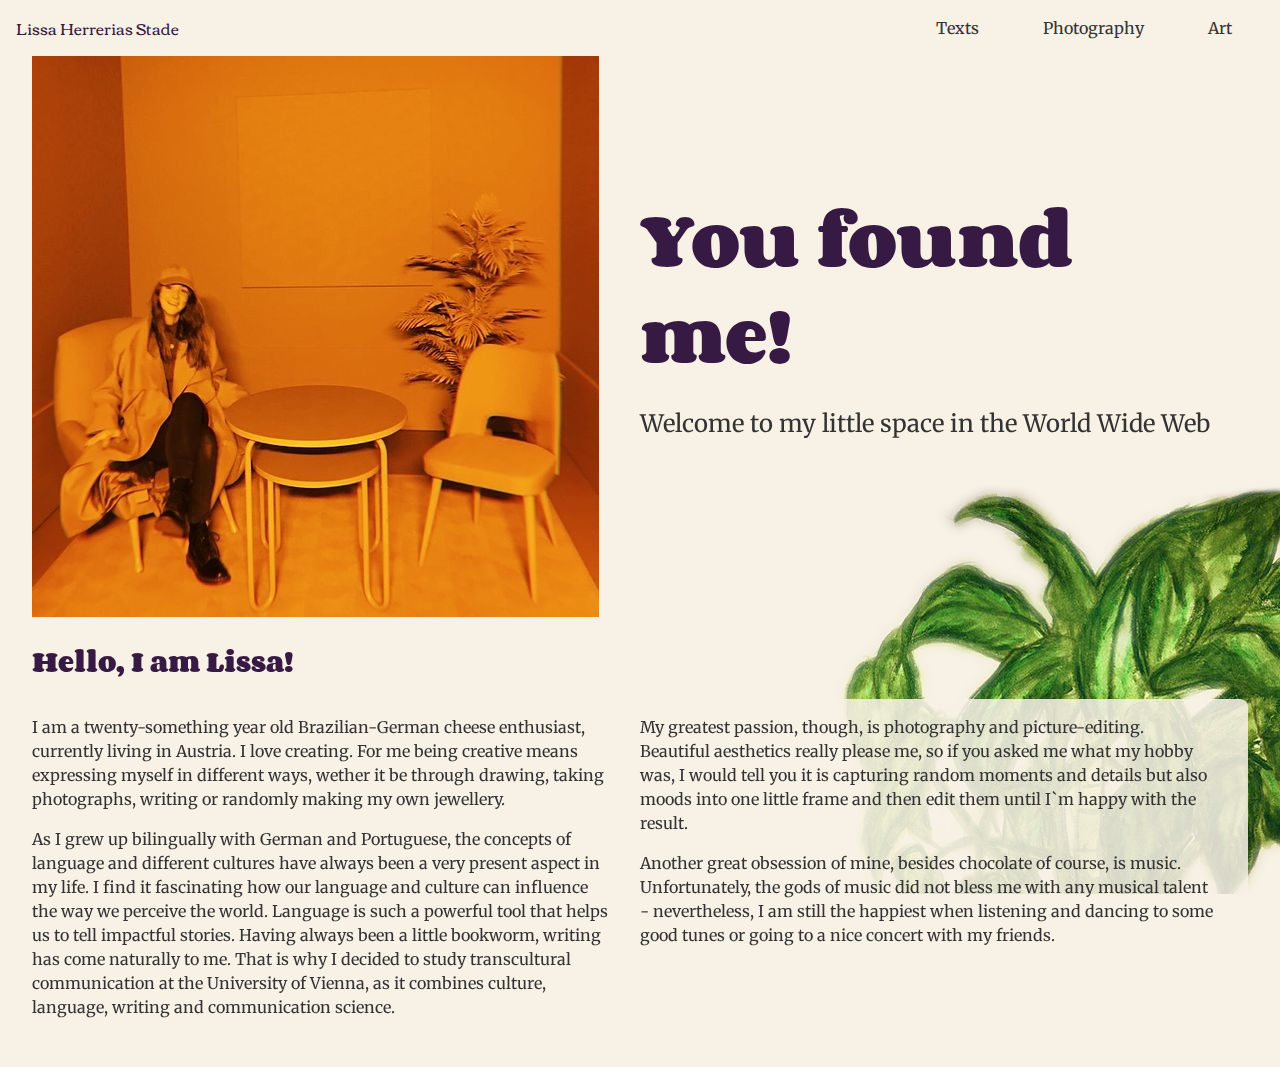
==== index.html @ 35ae38a5 "First Commit" ====
<!DOCTYPE html>
<html>

<head>
  <meta charset="UTF-8">
  <title>Lissa Herrerias Stade</title>
  <meta name="description" content="This is my portfolio page. Get a small glimps of who I am and what I do.">
  <meta name="keywords" content="Texter, Artist, Photography, Adventure">
  <meta name="author" content="Lissa Herrerias Stade">
  <meta name="viewport" content="width=device-width, initial-scale=1.0">

  <!-- Google Fonts -->
  <link
    href="https://fonts.googleapis.com/css2?family=Corben:wght@700&family=Merriweather:ital,wght@0,400;0,700;1,400&display=swap"
    rel="stylesheet">

  <!-- CSS Stylesheet -->
  <link rel="stylesheet" href="css/styles.css">
</head>

<body>
  <header>
    <nav>
      <div>
        <a id="logo" href="#">
          <!-- <img src="#" alt="Logo"> -->
          Lissa Herrerias Stade
        </a>
      </div>
      <div class="menu">
        <ul id="menu-links" class="menu-links">
          <li><a href="/#">Texts</a></li>
          <li><a href="/#">Photography</a></li>
          <li><a href="/#">Art</a></li>
        </ul>
        <button onclick="openMenu();" id="menu-button">
          <img src="img/menu.svg" alt="Menu Button">
        </button>
      </div>
    </nav>
  </header>
  <div class="spacer"></div>
  <section class="content-width two-columns">
    <div class="image">
      <img src="img/profil.jpg" alt="Lissa Profile">
    </div>
    <div>
      <h1>You found me!</h1>
      <p class="hero-text">Welcome to my little space in the World Wide Web</p>
    </div>
  </section>
  <section class="content-width two-columns">
    <div>
      <h2>Hello, I am Lissa!</h2>
    </div>
    <div></div>
    <div class="text">
      <p>
        I am a twenty-something year old Brazilian-German cheese enthusiast, currently living in Austria.
        I love creating. For me being creative means expressing myself in different ways, wether it be through drawing,
        taking photographs, writing or randomly making my own jewellery.
      </p>
      
      <p>
        As I grew up bilingually with German and Portuguese, the concepts of language and different cultures have always
        been a very present aspect in my life. I find it fascinating how our language and culture can influence the way
        we perceive the world. Language is such a powerful tool that helps us to tell impactful stories. Having always
        been a little bookworm, writing has come naturally to me. That is why I decided to study transcultural
        communication at the University of Vienna, as it combines culture, language, writing and communication science.
      </p>
    </div>
    <div class="text">
      <p>
        My greatest passion, though, is photography and picture-editing. Beautiful aesthetics really please me, so if
        you asked me what my hobby was, I would tell you it is capturing random moments and details but also moods into
        one little frame and then edit them until I`m happy with the result.
      </p>
      <p>
        Another great obsession of mine, besides chocolate of course, is music. Unfortunately, the gods of music did not
        bless me with any musical talent - nevertheless, I am still the happiest when listening and dancing to some good
        tunes or going to a nice concert with my friends.</p>
      </p>
    </div>
  </section>
  <div class="spacer"></div>
  <footer>
    <div class="bg-img">
      <img src="img/bg-plants.png" alt="Background Plant image">
    </div>
  </footer>
    <!-- Javascript -->
    <script src="js/scripts.js"></script>
</body>

</html>
---- css/styles.css ----
html,
body {
  margin: 0;
}

html {
  width: 100%;
}

body {
  font-family: 'Merriweather', serif;
  background-color: #f7f1e6;
  /* background-image: url("../img/bg-plants.png");
  background-position: bottom right;
  background-repeat: no-repeat; */
  color: #333;
  line-height: 1.5;
  font-size: 1rem;
  margin: 0 auto;
  width: 100%;
}

h1,
h2,
h3,
h4,
h5,
h6 {
  font-family: 'Corben', sans-serif;
  color: #371a44;
}

h1 {
  font-size: 4rem;
  margin: 0;
}

.hero-text {
  font-size: 1.5rem;
}

.spacer{
  width: 100%;
  height: 2rem;
}

img{
  max-width: 100%;
}

.bg-img{
  position: fixed;
  bottom: 0;
  right: 0;
  z-index: -1;
  display: none;
}

/** Menu  **/
header {
  padding: 1rem;
  position: fixed;
  background-color: #f7f1e6;
  width: 100%;
  top: 0;
}

#logo{
  font-family: 'Corben', sans-serif;
  text-decoration: none;
  color: #371a44;
}

#logo:visited{
  color: #371a44;
}

nav {
  display: flex;
  flex-direction: row;
  justify-content: space-between;
  margin-right: 2rem;
}

nav div {
  display: flex;
  flex-direction: row;
}

nav ul {
  display: flex;
  position: fixed;
  flex-direction: column;
  list-style-type: none;
  height: 100%;
  min-width: 40vw;
  margin: 0;
  padding: 1rem 0;
  right: -100%;
  top: 3rem;
  background-color: #f7f1e6;
  transition: right 0.3s ease-out;
}

nav ul>li {
  margin: 1rem;
}

nav ul>li a {
  padding: 0.5rem 1rem;
  text-decoration: none;
  color: #333;
}
nav ul>li a:hover {
  background-color: #371a44;
  color: #f7f1e6;
}

.content-width {
  max-width: 87.5rem;
  margin: 0 2rem;
}

.two-columns {
  display: grid;
  grid-template-columns: repeat(auto-fill, minmax(20rem, 1fr));
  /* This is better for small screens, once min() is better supported */
  /* grid-template-columns: repeat(auto-fill, minmax(min(200px, 100%), 1fr)); */
  /* grid-gap: 1rem; */
  /* This is the standardized property now, but has slightly less support */
  /* gap: 1rem */
  align-items: center;
}

.text {
  align-self: start;
}

#menu-button{
  background: none;
  border: none;
  cursor: pointer;
}

@media(min-width: 44rem) {
  nav ul {
    position: static;
    display: flex;
    flex-direction: row;
    justify-content: right;
    list-style-type: none;
    margin: 0;
    padding: 0;
  }
  nav ul>li {
    margin: 0 1rem;
  }
  #menu-button {
    display: none;
  }
  
  .two-columns {
    grid-template-columns: repeat(2, minmax(20rem, 1fr));
    background: none;
  }
  .two-columns>div{
    padding: 0 2rem 0 0;
  }

  .text{
    background-color: #f7f1e6dd;
    border-radius: 8px;
  }


  .bg-img{
    display: block;
  }

}


@media(min-width: 87.5rem) {
  .content-width {
    margin: 5rem auto 0 auto;
  }

}
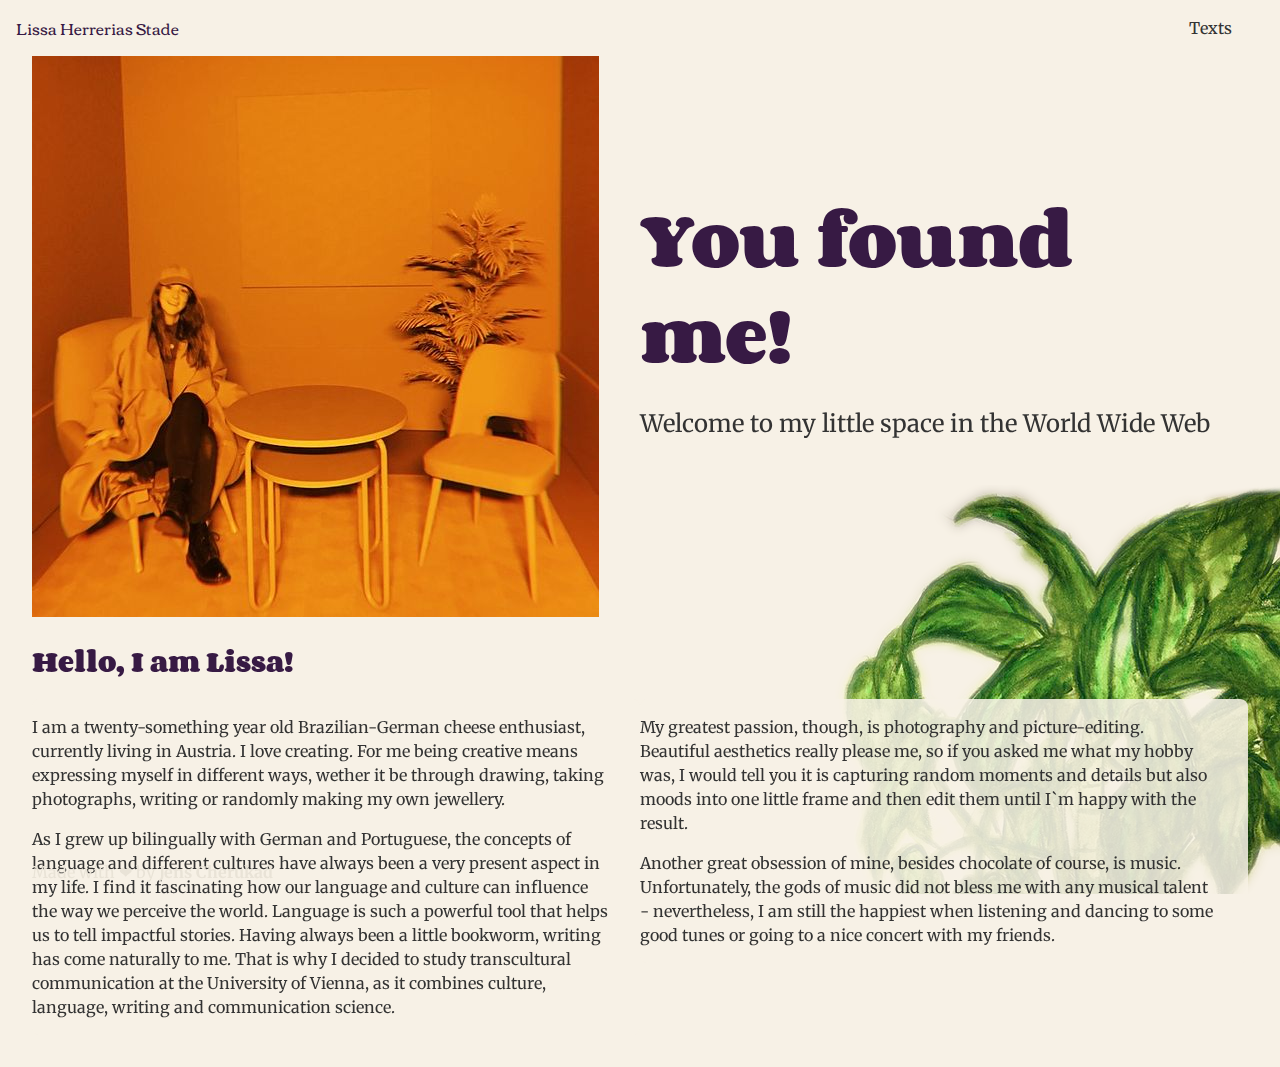
==== commit bdd11709: "footer on bottom" ====
--- a/index.html
+++ b/index.html
@@ -22,16 +22,15 @@
   <header>
     <nav>
       <div>
-        <a id="logo" href="#">
-          <!-- <img src="#" alt="Logo"> -->
+        <a id="logo" href="https://lissastade.github.io">
           Lissa Herrerias Stade
         </a>
       </div>
       <div class="menu">
         <ul id="menu-links" class="menu-links">
-          <li><a href="/#">Texts</a></li>
-          <li><a href="/#">Photography</a></li>
-          <li><a href="/#">Art</a></li>
+          <li><a href="texts.html">Texts</a></li>
+          <!-- <li><a href="/#">Photography</a></li>
+          <li><a href="/#">Art</a></li> -->
         </ul>
         <button onclick="openMenu();" id="menu-button">
           <img src="img/menu.svg" alt="Menu Button">
@@ -88,6 +87,7 @@
       <img src="img/bg-plants.png" alt="Background Plant image">
     </div>
   </footer>
+  <div class="credits">Made with &#x2764; by <a rel="noopener" target="_blank" href="https://dypnotic.com">Jens Cherukad</a></div>
     <!-- Javascript -->
     <script src="js/scripts.js"></script>
 </body>
--- a/css/styles.css
+++ b/css/styles.css
@@ -5,6 +5,15 @@
 
 html {
   width: 100%;
+}
+
+a{
+  text-decoration: none;
+  color: #371a44;
+}
+
+a:visited{
+  color: #371a44;
 }
 
 body {
@@ -116,6 +125,21 @@
   color: #f7f1e6;
 }
 
+.credits{
+  color: #e9e3d7;
+  margin: 1rem 2rem;
+  position: absolute;
+  bottom: 0;
+}
+
+.credits>a{
+  color: #e9e3d7;
+  font-weight: 700;
+}
+.credits>a{
+  color: #e9e3d7;
+}
+
 .content-width {
   max-width: 87.5rem;
   margin: 0 2rem;
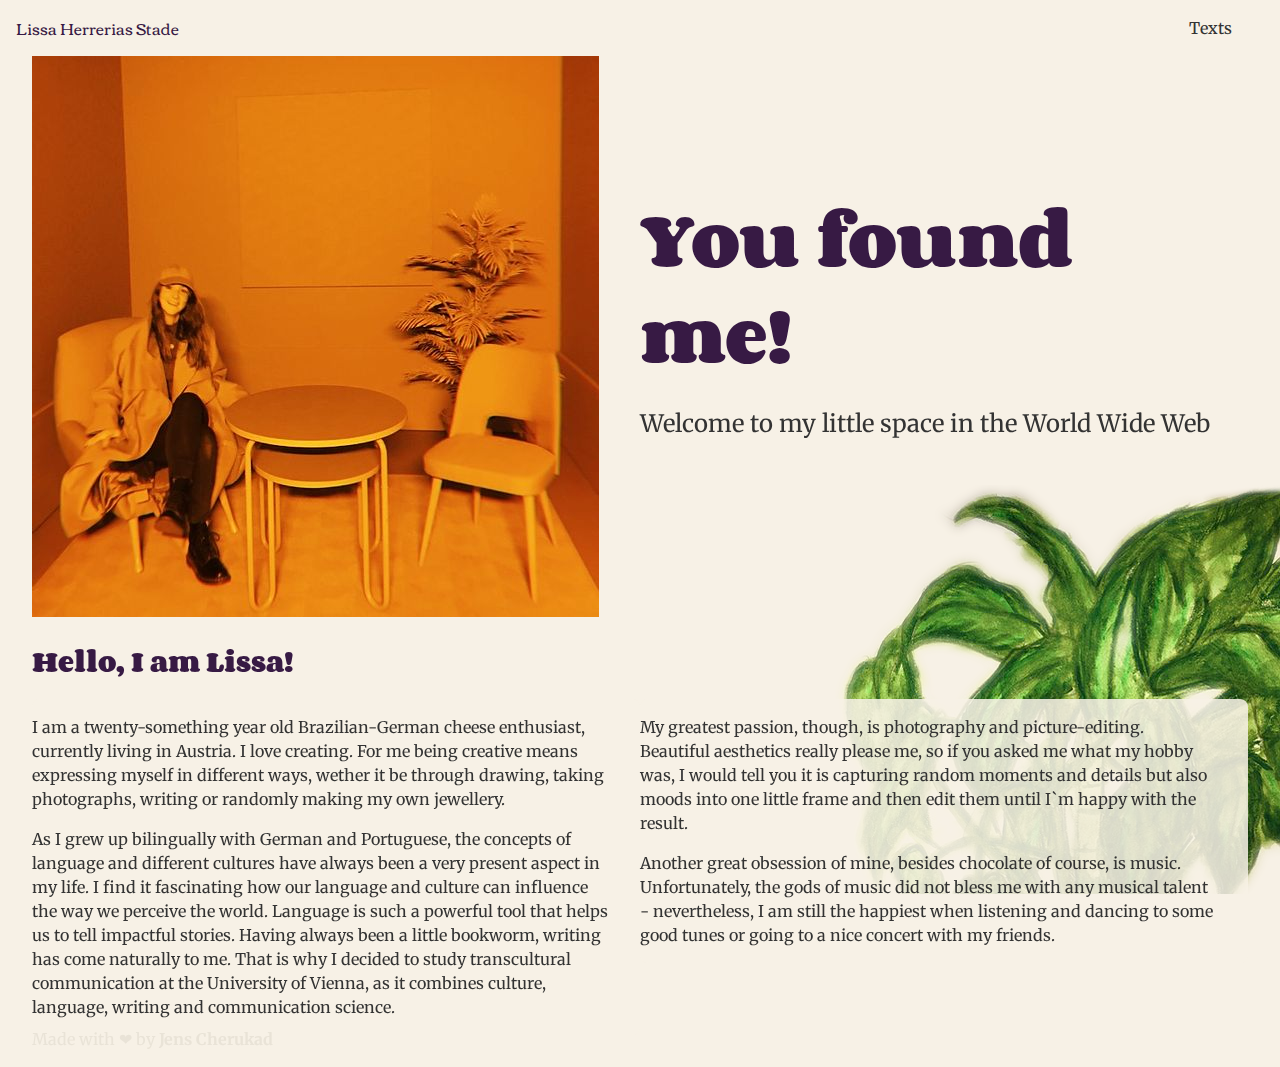
==== commit 5852c752: "dynamic" ====
--- a/index.html
+++ b/index.html
@@ -20,23 +20,7 @@
 
 <body>
   <header>
-    <nav>
-      <div>
-        <a id="logo" href="https://lissastade.github.io">
-          Lissa Herrerias Stade
-        </a>
-      </div>
-      <div class="menu">
-        <ul id="menu-links" class="menu-links">
-          <li><a href="texts.html">Texts</a></li>
-          <!-- <li><a href="/#">Photography</a></li>
-          <li><a href="/#">Art</a></li> -->
-        </ul>
-        <button onclick="openMenu();" id="menu-button">
-          <img src="img/menu.svg" alt="Menu Button">
-        </button>
-      </div>
-    </nav>
+    <div w3-include-html="menu.html"></div> 
   </header>
   <div class="spacer"></div>
   <section class="content-width two-columns">
@@ -81,15 +65,12 @@
       </p>
     </div>
   </section>
-  <div class="spacer"></div>
-  <footer>
-    <div class="bg-img">
-      <img src="img/bg-plants.png" alt="Background Plant image">
-    </div>
-  </footer>
-  <div class="credits">Made with &#x2764; by <a rel="noopener" target="_blank" href="https://dypnotic.com">Jens Cherukad</a></div>
+  <div w3-include-html="footer.html"></div> 
     <!-- Javascript -->
     <script src="js/scripts.js"></script>
+    <script>
+      includeHTML();
+      </script> 
 </body>
 
 </html>--- a/css/styles.css
+++ b/css/styles.css
@@ -5,6 +5,7 @@
 
 html {
   width: 100%;
+  min-height: 100vh;
 }
 
 a{
@@ -19,14 +20,13 @@
 body {
   font-family: 'Merriweather', serif;
   background-color: #f7f1e6;
-  /* background-image: url("../img/bg-plants.png");
-  background-position: bottom right;
-  background-repeat: no-repeat; */
   color: #333;
   line-height: 1.5;
   font-size: 1rem;
   margin: 0 auto;
   width: 100%;
+  min-height: 100vh;
+  position: relative;
 }
 
 h1,
@@ -128,8 +128,8 @@
 .credits{
   color: #e9e3d7;
   margin: 1rem 2rem;
+  bottom: 0;
   position: absolute;
-  bottom: 0;
 }
 
 .credits>a{
@@ -175,6 +175,7 @@
     list-style-type: none;
     margin: 0;
     padding: 0;
+    min-width: 0;
   }
   nav ul>li {
     margin: 0 1rem;
